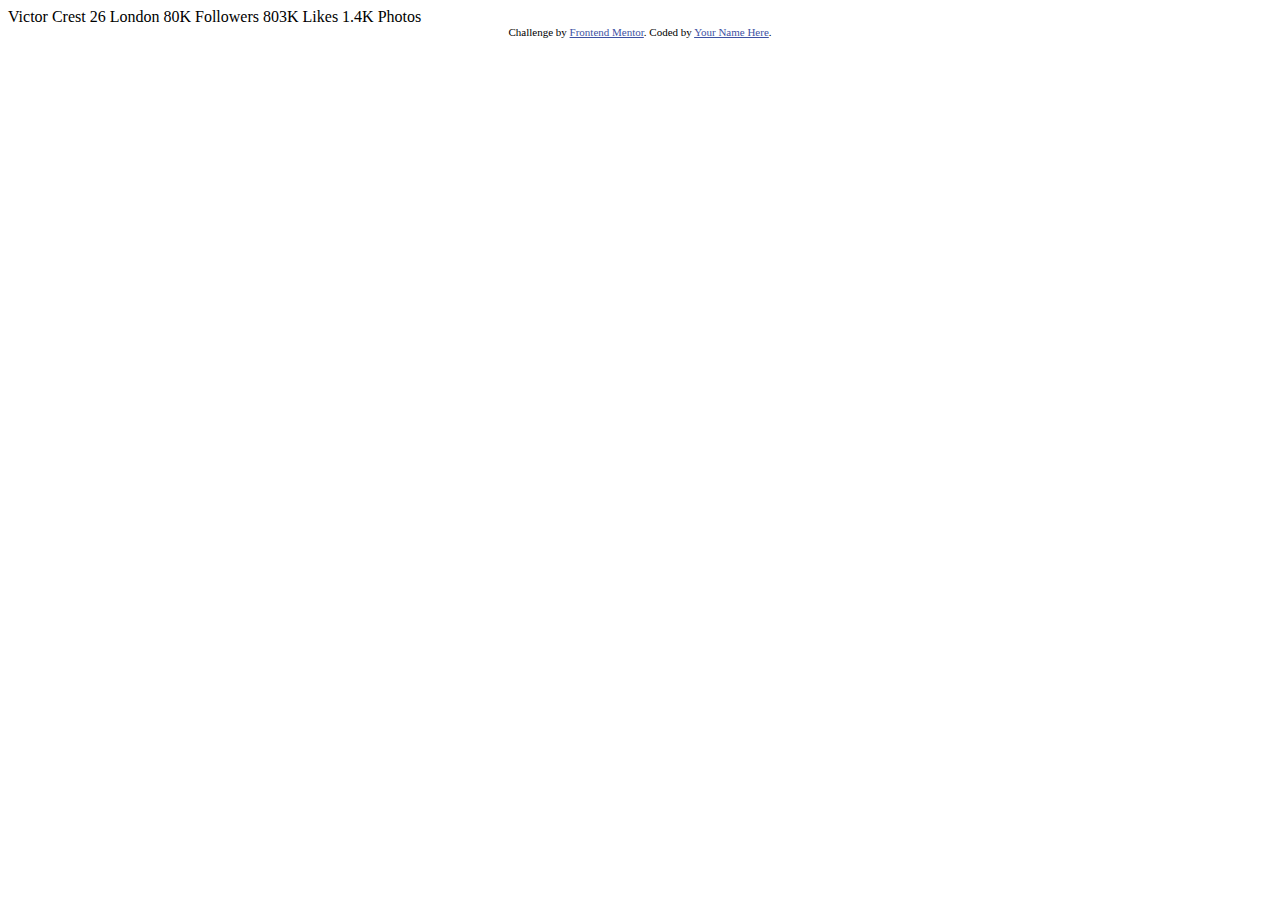
==== index.html @ 2f58ce7f "initial commit" ====
<!DOCTYPE html>
<html lang="en">
<head>
  <meta charset="UTF-8">
  <meta name="viewport" content="width=device-width, initial-scale=1.0"> <!-- displays site properly based on user's device -->

  <link rel="icon" type="image/png" sizes="32x32" href="./images/favicon-32x32.png">
  
  <title>Frontend Mentor | Profile card component</title>

  <!-- Feel free to remove these styles or customise in your own stylesheet 👍 -->
  <style>
    .attribution { font-size: 11px; text-align: center; }
    .attribution a { color: hsl(228, 45%, 44%); }
  </style>
</head>
<body>
  Victor Crest
  26
  London

  80K
  Followers

  803K
  Likes

  1.4K
  Photos
  <div class="attribution">
    Challenge by <a href="https://www.frontendmentor.io?ref=challenge" target="_blank">Frontend Mentor</a>. 
    Coded by <a href="#">Your Name Here</a>.
  </div>
</body>
</html>
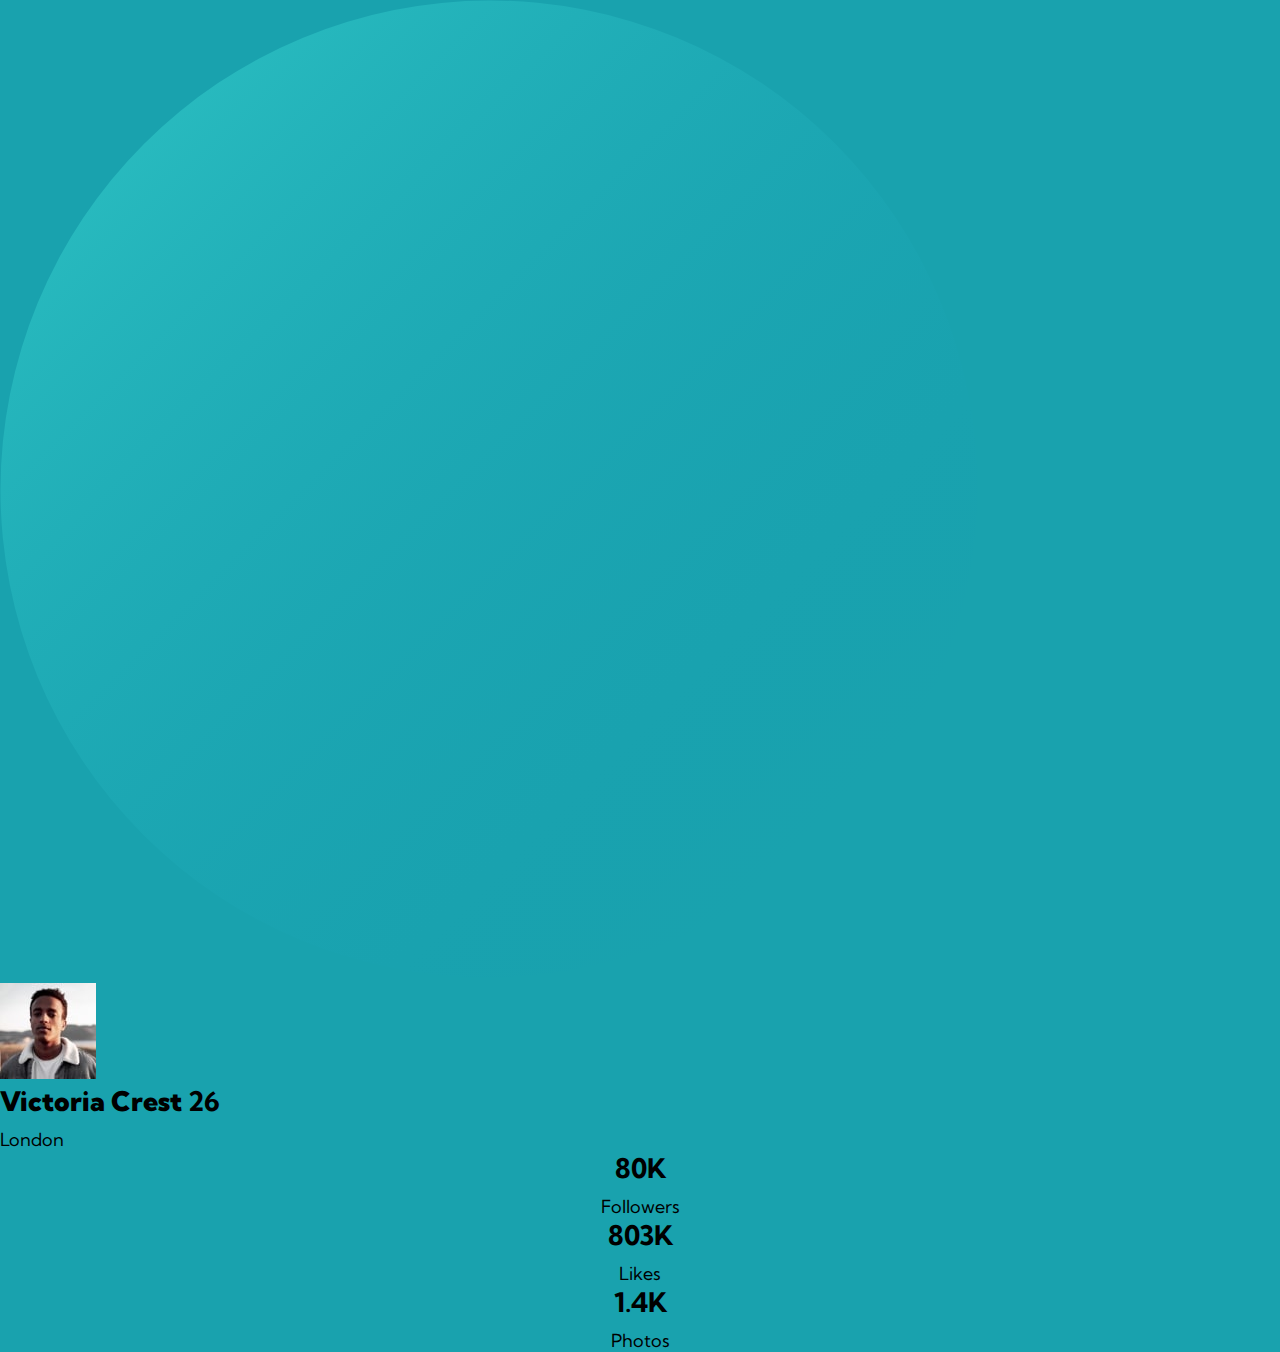
==== commit 68537ea1: "desktop design" ====
--- a/index.html
+++ b/index.html
@@ -3,33 +3,44 @@
 <head>
   <meta charset="UTF-8">
   <meta name="viewport" content="width=device-width, initial-scale=1.0"> <!-- displays site properly based on user's device -->
-
   <link rel="icon" type="image/png" sizes="32x32" href="./images/favicon-32x32.png">
-  
   <title>Frontend Mentor | Profile card component</title>
-
   <!-- Feel free to remove these styles or customise in your own stylesheet 👍 -->
   <style>
     .attribution { font-size: 11px; text-align: center; }
     .attribution a { color: hsl(228, 45%, 44%); }
   </style>
+  <link rel="stylesheet" href="style.css">
 </head>
 <body>
-  Victor Crest
-  26
-  London
-
-  80K
-  Followers
-
-  803K
-  Likes
-
-  1.4K
-  Photos
-  <div class="attribution">
-    Challenge by <a href="https://www.frontendmentor.io?ref=challenge" target="_blank">Frontend Mentor</a>. 
-    Coded by <a href="#">Your Name Here</a>.
+  <div class="wrapper">
+    <svg width="978" height="978" xmlns="http://www.w3.org/2000/svg"><defs><linearGradient x1="50%" y1=".779%" x2="50%" y2="100%" id="a"><stop stop-color="#0989B4" stop-opacity="0" offset="0%"/><stop stop-color="#53FFEE" offset="99.94%"/></linearGradient></defs><ellipse fill="url(#a)" transform="scale(1 -1) rotate(45 1669.55 0)" cx="489" cy="489" rx="489" ry="488" fill-rule="evenodd" opacity=".25"/></svg>
+    <div class="profile-card">
+      <div>
+        <img src="images/image-victor.jpg">
+      </div>
+      <div>
+        <h2>
+          <strong>Victoria Crest</strong>
+          <span>26</span>
+        </h2>
+        <p>London</p>
+      </div>
+      <ul>
+        <li>
+          <h2>80K</h2>
+          <p>Followers</p>
+        </li>
+        <li>
+          <h2>803K</h2>
+          <p>Likes</p>
+        </li>
+        <li>
+          <h2>1.4K</h2>
+          <p>Photos</p>
+        </li>
+      </ul>
+    </div>
   </div>
 </body>
 </html>
--- a/style.css
+++ b/style.css
@@ -0,0 +1,127 @@
+@import url('https://fonts.googleapis.com/css2?family=Kumbh+Sans:wght@400;700&display=swap');
+
+* {
+    box-sizing: border-box;
+    margin: 0;
+    padding: 0;
+}
+
+
+/* global styles */
+body {
+    background: hsl(185, 75%, 39%);
+    font-size: 18px;
+    font-family: 'Kumbh Sans', sans-serif;
+}
+
+h1, h2, h3{
+    font-weight: 700;
+}
+
+li{
+    list-style-type: none;
+}
+
+.light-font{
+    font-weight: 400;
+}
+
+.bg-wrapper {
+    display: inline;
+}
+
+.top-img {
+    position: fixed;
+    bottom: 20vh;
+    right: 50vw;
+}
+
+.bottom-img {
+    transform: rotate(-70deg);
+    position: fixed;
+    top: 200px;
+    left: 50vw;
+}
+
+.card-wrapper {
+    max-width: 450px;
+    height: 500px;
+    margin: 10% auto;
+    border-radius: 20px;
+    overflow: hidden;
+    background-color: #eaeaea;
+    text-align: center;
+    box-shadow: 10px 5px 10px 1px hsl(227, 10%, 46%);
+}
+
+.card-pattern {
+    width: 100%;
+    height: 40%;
+    border-top-left-radius: 20px;
+    border-top-right-radius: 20px;
+    background-image: url('images/bg-pattern-card.svg');
+}
+
+.user-details {
+    width: 100%;
+    height:240px;
+    background-color: rgba(inherit, inherit, inherit, 1);
+    display:flex;
+    flex-direction: column;
+    justify-content: center;
+    align-items: center;
+    margin:-30px 10px 10px 0px;
+}
+
+.img-container{
+    width:150px;
+    height:150px;
+    border-radius: 50%;
+    background:white;
+    margin:1.5em 0px 0px 0px;
+}
+
+.img-container img{
+    width:150px;
+    height:150px;
+    padding:5px;
+    border-radius: 50%;
+}
+
+.account-usage-details{
+    border-top: 1px solid hsl(0, 0%, 59%);
+    width: 100%;
+    padding:1.5em 0px;
+    display:flex;
+    justify-content: space-around;
+}
+
+.user-details-container{
+    margin:1.5em 0px;
+}
+
+.user-details-container{
+    width:100%;
+    display:flex;
+    flex-direction: column;
+    align-items: center;
+    justify-content: space-between;
+}
+
+h2, h3{
+    margin-bottom:10px;
+}
+
+ul li{
+    display:flex;
+    flex-direction: column;
+    align-items: center;   
+}
+
+.light-font{
+    color:hsl(0, 0%, 59%);
+}
+
+.age{
+    margin-left: 10px;
+}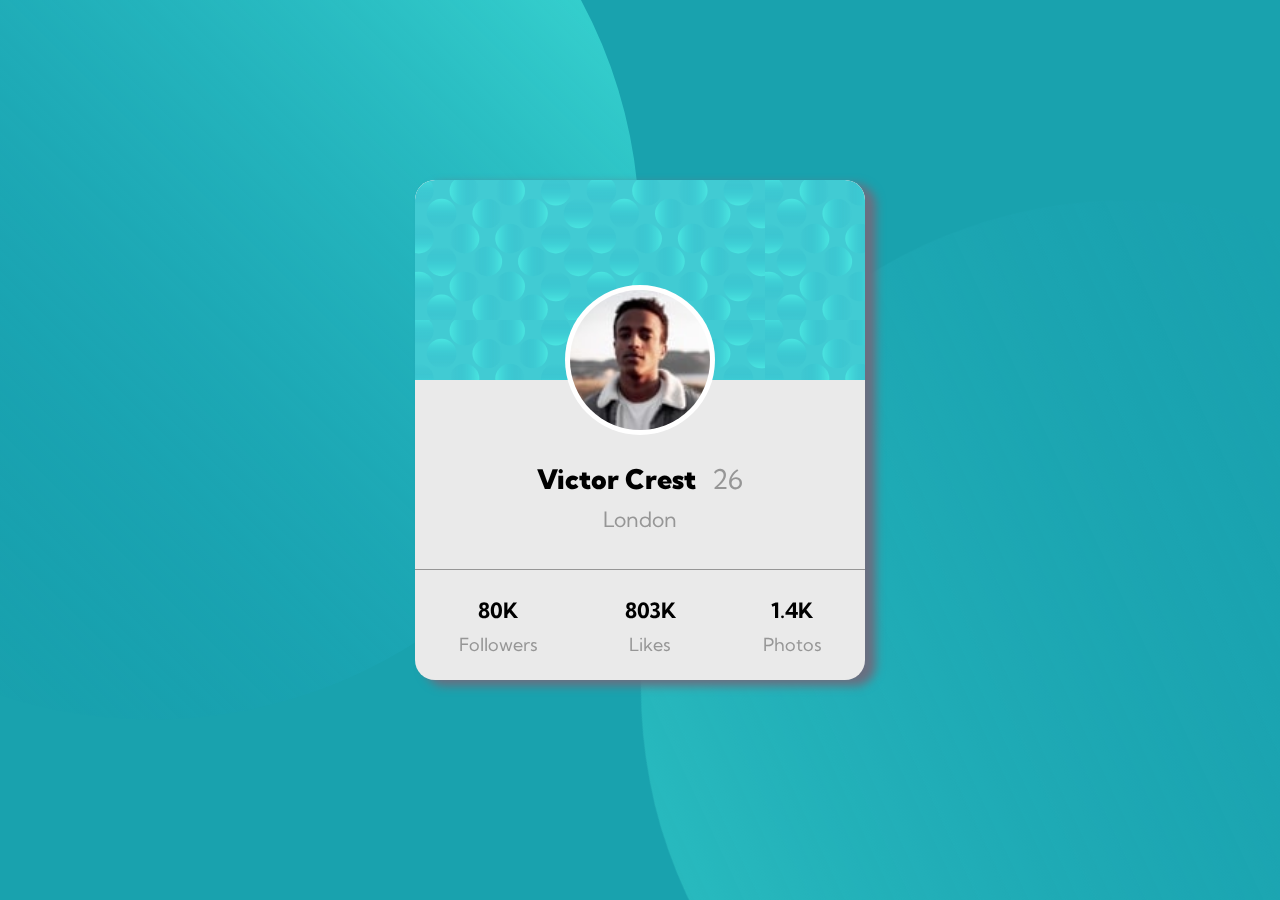
==== commit a776d484: "mobile design" ====
--- a/index.html
+++ b/index.html
@@ -1,46 +1,52 @@
 <!DOCTYPE html>
 <html lang="en">
+
 <head>
   <meta charset="UTF-8">
-  <meta name="viewport" content="width=device-width, initial-scale=1.0"> <!-- displays site properly based on user's device -->
+  <meta name="viewport" content="width=device-width, initial-scale=1.0">
+  <!-- displays site properly based on user's device -->
   <link rel="icon" type="image/png" sizes="32x32" href="./images/favicon-32x32.png">
   <title>Frontend Mentor | Profile card component</title>
   <!-- Feel free to remove these styles or customise in your own stylesheet 👍 -->
-  <style>
-    .attribution { font-size: 11px; text-align: center; }
-    .attribution a { color: hsl(228, 45%, 44%); }
-  </style>
   <link rel="stylesheet" href="style.css">
 </head>
+
 <body>
-  <div class="wrapper">
-    <svg width="978" height="978" xmlns="http://www.w3.org/2000/svg"><defs><linearGradient x1="50%" y1=".779%" x2="50%" y2="100%" id="a"><stop stop-color="#0989B4" stop-opacity="0" offset="0%"/><stop stop-color="#53FFEE" offset="99.94%"/></linearGradient></defs><ellipse fill="url(#a)" transform="scale(1 -1) rotate(45 1669.55 0)" cx="489" cy="489" rx="489" ry="488" fill-rule="evenodd" opacity=".25"/></svg>
-    <div class="profile-card">
-      <div>
-        <img src="images/image-victor.jpg">
+  <div class="bg-wrapper">
+    <img class="top-img" src="images/bg-pattern-top.svg" alt="">
+    <img class="bottom-img" src="images/bg-pattern-bottom.svg" alt="">
+
+    <div class="card-wrapper">
+      <div class="card-pattern"></div>
+      <div class="user-details">
+        <div class="img-container">
+          <img src="images/image-victor.jpg" alt="user image">
+        </div>
+
+        <div class="user-details-container">
+          <h2><strong>Victor Crest</strong> <span class="age light-font">26</span></h2>
+          <h3 class="light-font">London</h3>
+        </div>
+
+        <ul class="account-usage-details">
+          <li>
+            <h3>80K</h3>
+            <p class="light-font">Followers</p>
+          </li>
+
+          <li>
+            <h3>803K</h3>
+            <p class="light-font">Likes</p>
+          </li>
+
+          <li>
+            <h3>1.4K</h3>
+            <p class="light-font">Photos</p>
+          </li>
+        </ul>
       </div>
-      <div>
-        <h2>
-          <strong>Victoria Crest</strong>
-          <span>26</span>
-        </h2>
-        <p>London</p>
-      </div>
-      <ul>
-        <li>
-          <h2>80K</h2>
-          <p>Followers</p>
-        </li>
-        <li>
-          <h2>803K</h2>
-          <p>Likes</p>
-        </li>
-        <li>
-          <h2>1.4K</h2>
-          <p>Photos</p>
-        </li>
-      </ul>
     </div>
   </div>
 </body>
-</html>
+
+</html>--- a/style.css
+++ b/style.css
@@ -1,28 +1,27 @@
 @import url('https://fonts.googleapis.com/css2?family=Kumbh+Sans:wght@400;700&display=swap');
-
 * {
     box-sizing: border-box;
     margin: 0;
     padding: 0;
 }
 
+/* global styles */
 
-/* global styles */
 body {
     background: hsl(185, 75%, 39%);
     font-size: 18px;
     font-family: 'Kumbh Sans', sans-serif;
 }
 
-h1, h2, h3{
+h1, h2, h3 {
     font-weight: 700;
 }
 
-li{
+li {
     list-style-type: none;
 }
 
-.light-font{
+.light-font {
     font-weight: 400;
 }
 
@@ -44,9 +43,10 @@
 }
 
 .card-wrapper {
+    position: relative;
     max-width: 450px;
     height: 500px;
-    margin: 10% auto;
+    margin: 10em auto;
     border-radius: 20px;
     overflow: hidden;
     background-color: #eaeaea;
@@ -64,64 +64,72 @@
 
 .user-details {
     width: 100%;
-    height:240px;
+    height: 240px;
     background-color: rgba(inherit, inherit, inherit, 1);
-    display:flex;
+    display: flex;
     flex-direction: column;
     justify-content: center;
     align-items: center;
-    margin:-30px 10px 10px 0px;
+    margin: -30px 10px 10px 0px;
 }
 
-.img-container{
-    width:150px;
-    height:150px;
+.img-container {
+    width: 150px;
+    height: 150px;
     border-radius: 50%;
-    background:white;
-    margin:1.5em 0px 0px 0px;
+    background: white;
+    margin: 1.5em 0px 0px 0px;
 }
 
-.img-container img{
-    width:150px;
-    height:150px;
-    padding:5px;
+.img-container img {
+    width: 150px;
+    height: 150px;
+    padding: 5px;
     border-radius: 50%;
 }
 
-.account-usage-details{
+.account-usage-details {
     border-top: 1px solid hsl(0, 0%, 59%);
     width: 100%;
-    padding:1.5em 0px;
-    display:flex;
+    padding: 1.5em 0px;
+    display: flex;
     justify-content: space-around;
 }
 
-.user-details-container{
-    margin:1.5em 0px;
+.user-details-container {
+    margin: 1.5em 0px;
 }
 
-.user-details-container{
-    width:100%;
-    display:flex;
+.user-details-container {
+    width: 100%;
+    display: flex;
     flex-direction: column;
     align-items: center;
     justify-content: space-between;
 }
 
-h2, h3{
-    margin-bottom:10px;
+h2, h3 {
+    margin-bottom: 10px;
 }
 
-ul li{
-    display:flex;
+ul li {
+    display: flex;
     flex-direction: column;
-    align-items: center;   
+    align-items: center;
 }
 
-.light-font{
-    color:hsl(0, 0%, 59%);
+.light-font {
+    color: hsl(0, 0%, 59%);
 }
 
-.age{
+.age {
     margin-left: 10px;
+}
+
+/* Mobile */
+
+@media (max-width:500px) {
+    .card-wrapper {
+        margin: 10em 20px;
+    }
 }